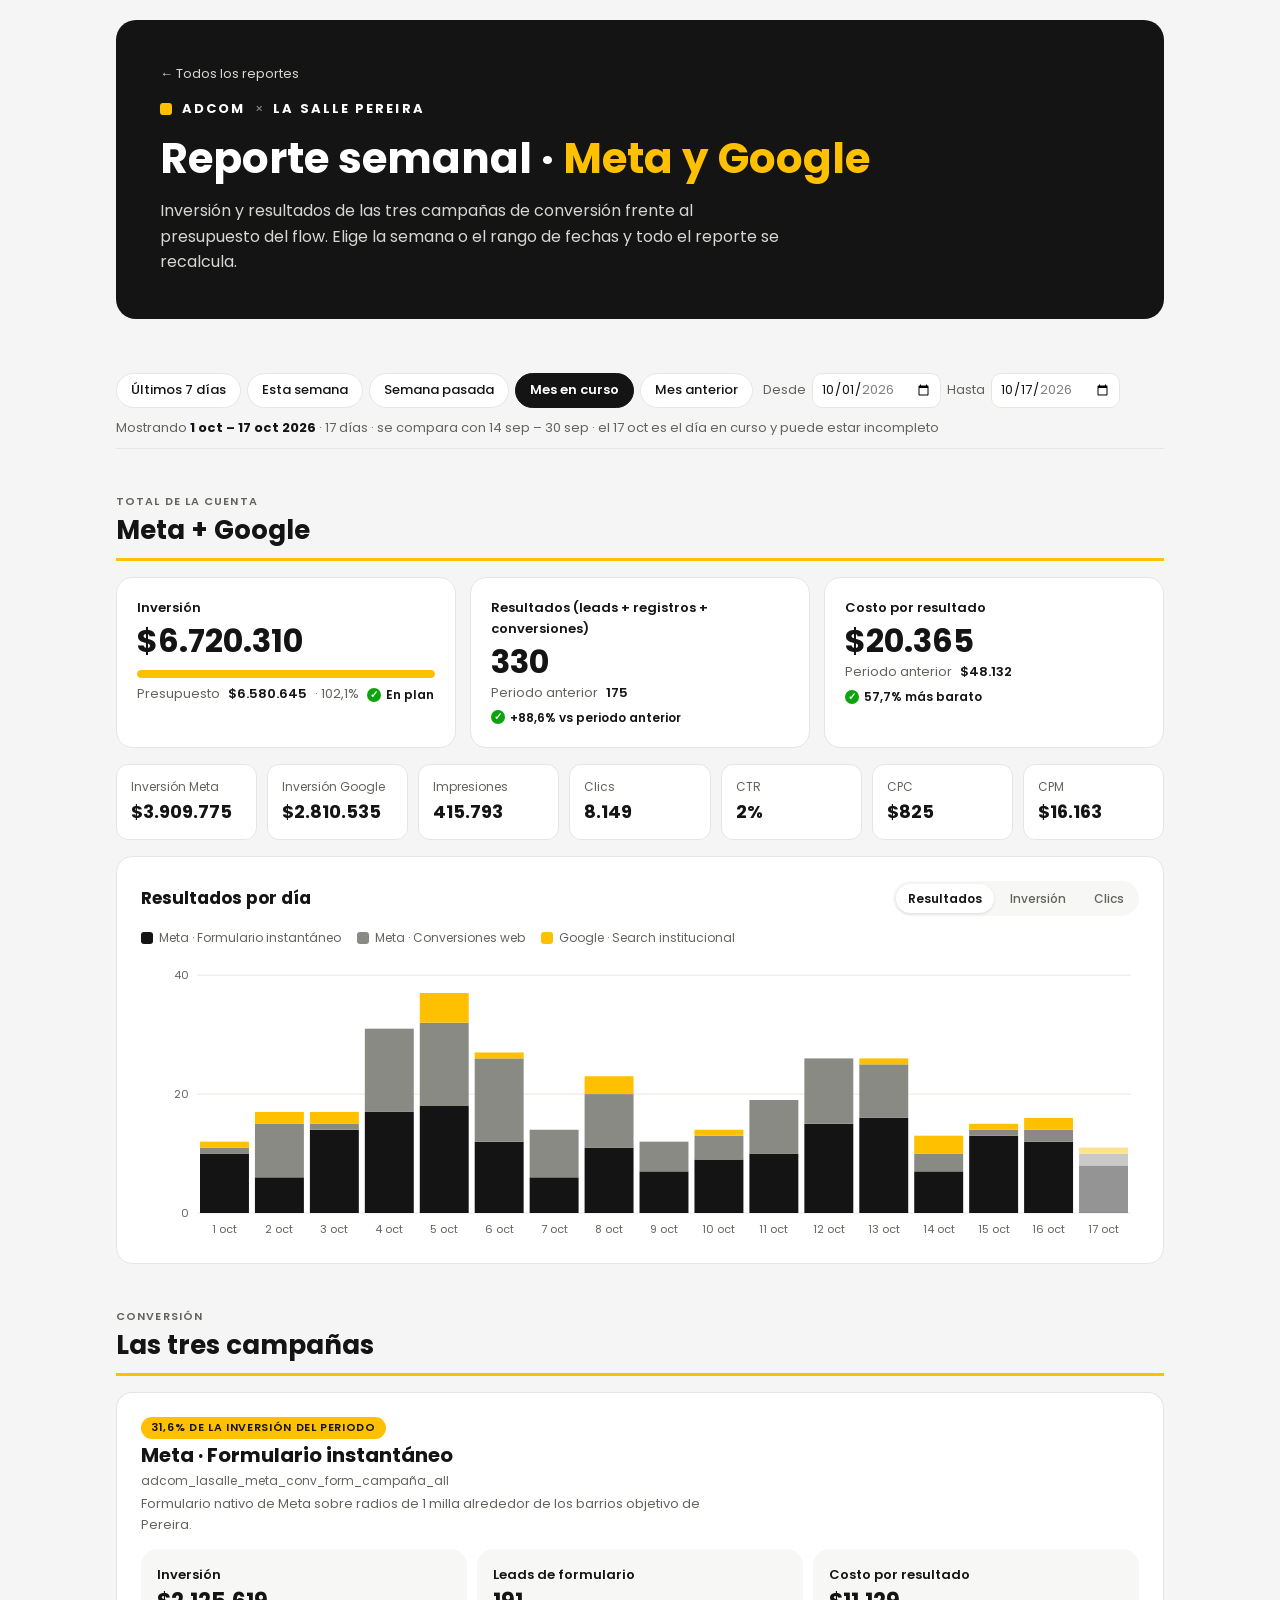
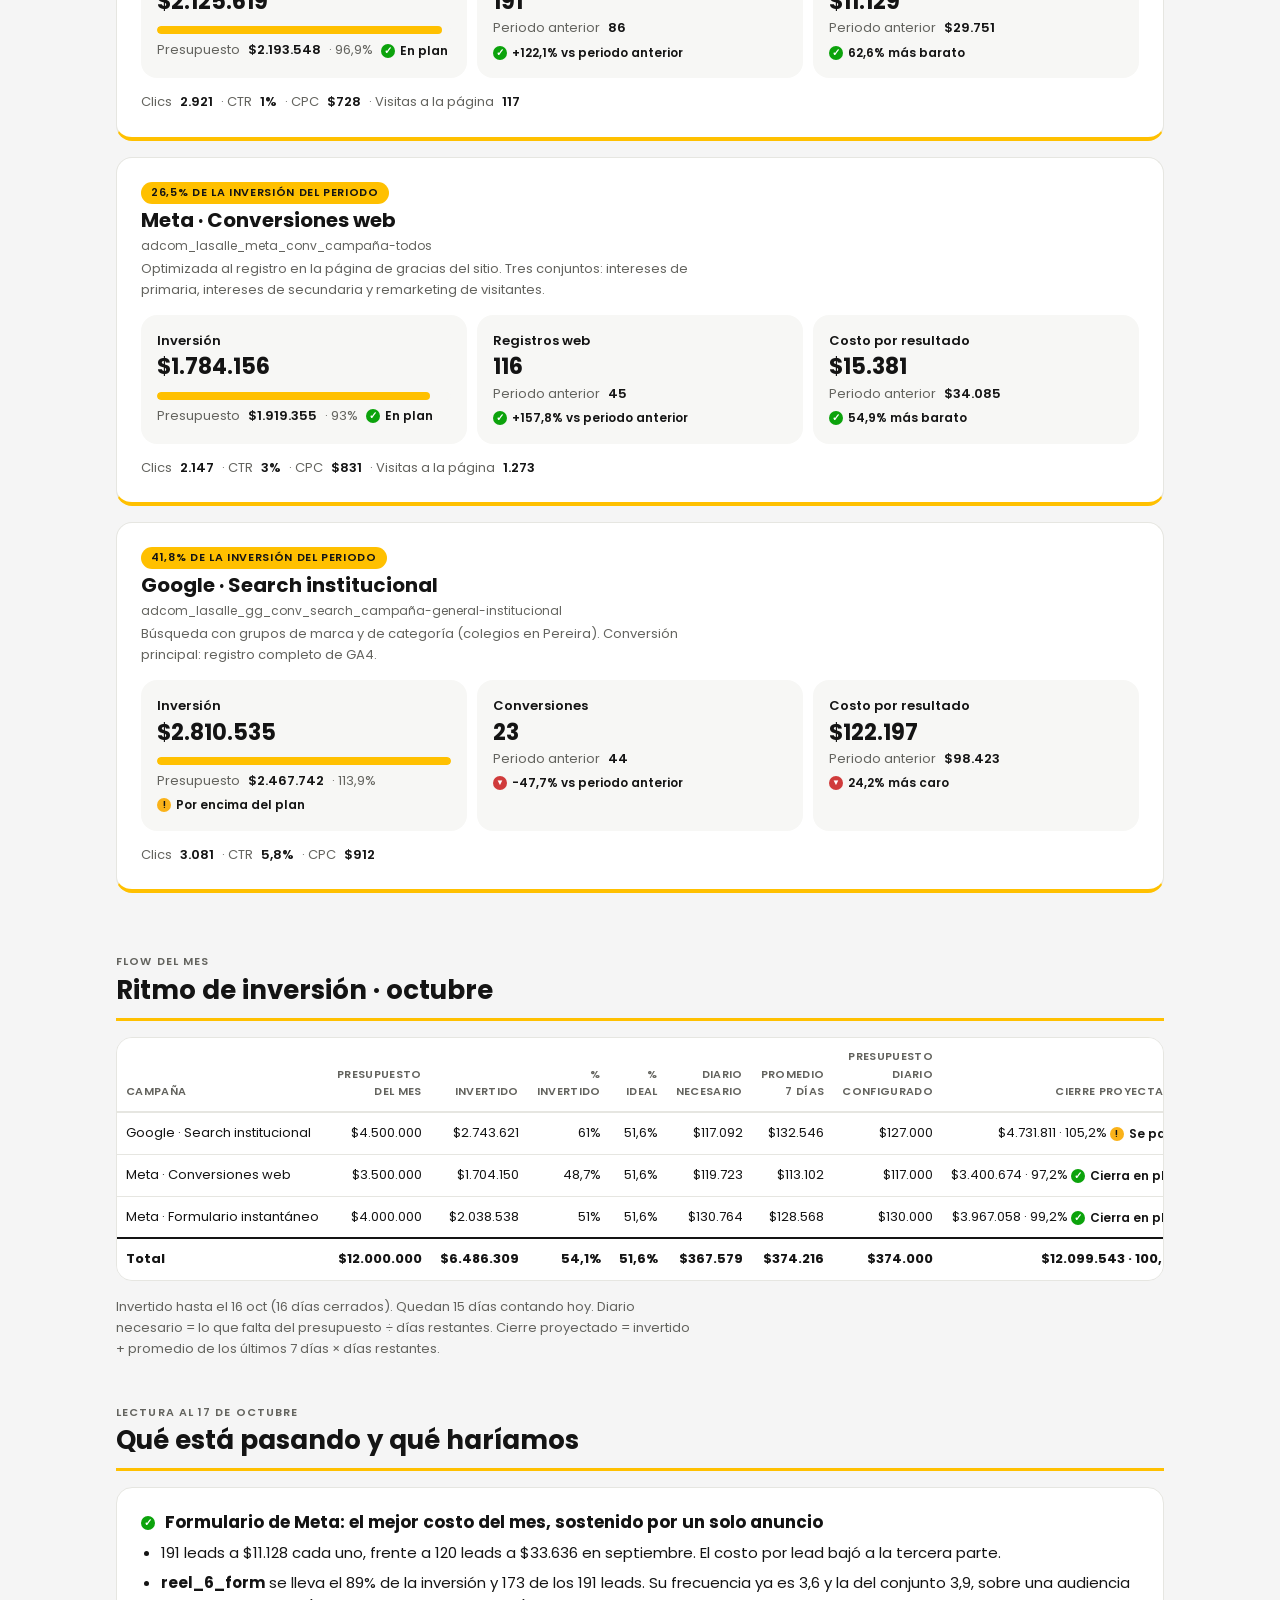
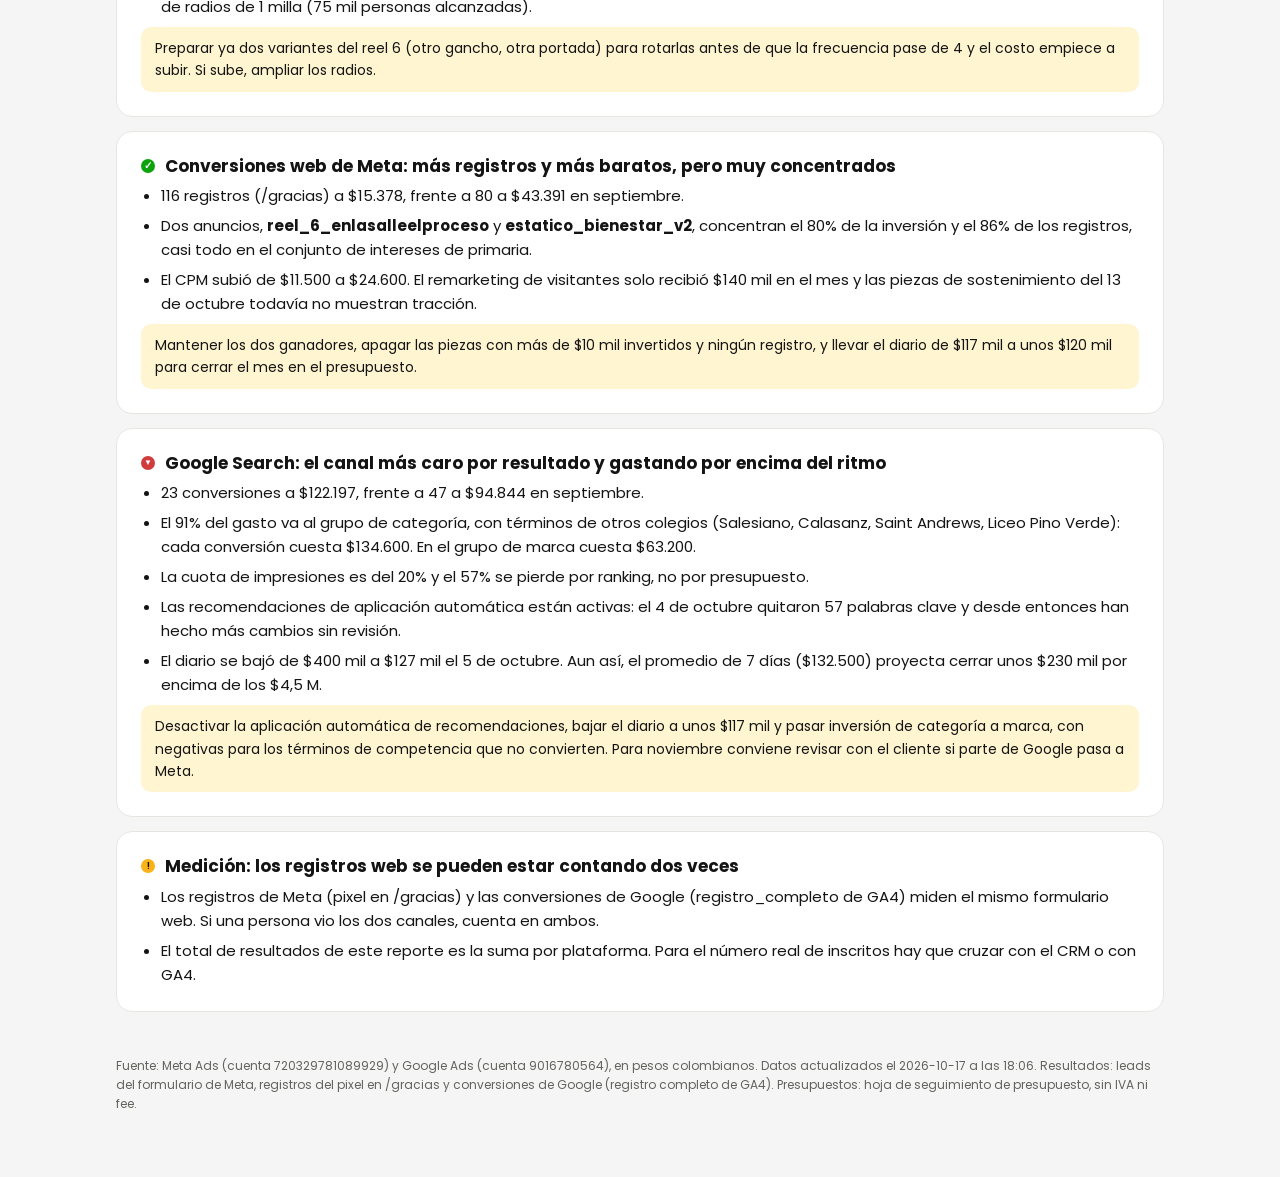
==== reporte-semanal.html @ ff7d53cb "repos index" ====
<!doctype html>
<html lang="es">
<head>
<meta charset="utf-8">
<meta name="viewport" content="width=device-width, initial-scale=1">
<title>La Salle · Reporte semanal</title>
<link rel="preconnect" href="https://fonts.googleapis.com">
<link rel="stylesheet" href="https://fonts.googleapis.com/css2?family=Poppins:wght@400;500;600;700&display=swap">
<link rel="stylesheet" href="assets/css/adcom.css">
<style>
.filters { position: sticky; top: 0; z-index: 5; background: var(--bg); padding-block: 10px; display: flex; flex-wrap: wrap; gap: 10px; align-items: center; border-bottom: 1px solid var(--line); }
@media (max-width: 700px) { .filters { position: static; } }
.presets { display: flex; flex-wrap: wrap; gap: 6px; }
.chip { font: inherit; font-size: 13px; font-weight: 500; border: 1px solid var(--line); background: var(--card); color: var(--ink); border-radius: 99px; padding: 6px 14px; cursor: pointer; }
.chip:hover { background: var(--accent-soft); }
.chip[aria-pressed="true"] { background: var(--head); color: var(--head-ink); border-color: var(--head); font-weight: 600; }
.chip:focus-visible, .range input:focus-visible { outline: 2px solid var(--accent); outline-offset: 2px; }
.range { display: flex; flex-wrap: wrap; align-items: center; gap: 6px; font-size: 13px; color: var(--muted); }
.range input { font: inherit; font-size: 13px; border: 1px solid var(--line); border-radius: 10px; padding: 5px 8px; background: var(--card); color: var(--ink); }
.period { font-size: 13px; color: var(--muted); width: 100%; }
.period b { color: var(--ink); }

.kpis.goal { grid-template-columns: repeat(auto-fit, minmax(230px, 1fr)); }
.gk { background: var(--card); border-radius: 16px; padding: 20px; display: grid; gap: 4px; align-content: start; border: 1px solid var(--line); }
.gk .lbl { font-size: 13px; font-weight: 600; color: var(--ink); }
.gk .val { font-size: clamp(26px, 3.4vw, 32px); font-weight: 700; line-height: 1.1; font-variant-numeric: tabular-nums; }
.meter { height: 8px; border-radius: 99px; background: var(--panel); overflow: hidden; margin: 8px 0 2px; }
.meter i { display: block; height: 100%; border-radius: 99px; background: var(--accent); }
.line { font-size: 13px; color: var(--muted); display: flex; flex-wrap: wrap; gap: 4px 8px; align-items: center; font-variant-numeric: tabular-nums; }
.line b { color: var(--ink); font-weight: 600; }
.st { display: inline-flex; align-items: center; gap: 5px; font-size: 12px; font-weight: 600; color: var(--ink); }
.st::before { content: ""; width: 14px; height: 14px; border-radius: 50%; display: inline-grid; place-items: center; font-size: 10px; line-height: 14px; text-align: center; color: #fff; }
.st.good::before { content: "✓"; background: #0ca30c; }
.st.warn::before { content: "!"; background: #fab219; color: var(--ink); }
.st.bad::before { content: "▼"; background: #d03b3b; font-size: 8px; }
.st.none::before { content: "–"; background: #A9A9A4; }
.gk.compact { padding: 16px; background: var(--panel); border: 0; }
.gk.compact .val { font-size: 22px; }

.minis { display: grid; grid-template-columns: repeat(auto-fit, minmax(130px, 1fr)); gap: 10px; }
.mini { background: var(--card); border: 1px solid var(--line); border-radius: 12px; padding: 12px 14px; display: grid; gap: 2px; }
.mini span { font-size: 12px; color: var(--muted); }
.mini b { font-size: 18px; font-variant-numeric: tabular-nums; }

.chart-card { background: var(--card); border: 1px solid var(--line); border-radius: 16px; padding: clamp(16px, 3vw, 24px); display: grid; gap: 12px; }
.chart-head { display: flex; flex-wrap: wrap; justify-content: space-between; gap: 10px; align-items: center; }
.chart-head h3 { font-size: 17px; }
.seg { display: inline-flex; flex-wrap: wrap; gap: 4px; background: var(--panel); border-radius: 99px; padding: 3px; }
.seg button { font: inherit; font-size: 12px; font-weight: 500; border: 0; background: transparent; color: var(--muted); border-radius: 99px; padding: 5px 12px; cursor: pointer; }
.seg button[aria-pressed="true"] { background: var(--card); color: var(--ink); font-weight: 600; box-shadow: 0 1px 3px rgba(20,20,20,.12); }
.seg button:focus-visible { outline: 2px solid var(--accent); }
.chart { position: relative; }
.chart svg { display: block; width: 100%; height: 280px; overflow: visible; }
.chart .grid line { stroke: var(--line); stroke-width: 1; }
.chart .axis text { fill: var(--muted); font-size: 11px; font-family: var(--f); }
.chart .s0 { fill: #141414; } .chart .s1 { fill: #8A8A85; } .chart .s2 { fill: #FFC000; }
.chart .col.off { opacity: .45; }
.chart .col.on { opacity: .8; }
.chart .goal { fill: none; stroke: #B38600; stroke-width: 2; stroke-dasharray: 5 4; }
.legend { display: flex; flex-wrap: wrap; gap: 16px; font-size: 12px; color: var(--muted); }
.legend span { display: inline-flex; align-items: center; gap: 6px; }
.legend i { width: 12px; height: 12px; border-radius: 3px; }
.legend .sw-goal { width: 18px; height: 0; border-radius: 0; border-top: 2px dashed #B38600; }
.tip { position: absolute; pointer-events: none; background: var(--head); color: var(--head-ink); font-size: 12px; border-radius: 10px; padding: 8px 10px; white-space: nowrap; transform: translate(-50%, calc(-100% - 10px)); opacity: 0; transition: opacity .1s; }
.tip b { color: var(--accent); }

.camp-card { background: var(--card); border: 1px solid var(--line); border-bottom: 4px solid var(--accent); border-radius: 16px; padding: clamp(18px, 3vw, 24px); display: grid; gap: 14px; }
.camp-card header { display: grid; gap: 4px; }
.camp-card h3 { font-size: 20px; }
.camp-card .real { font-size: 12px; color: var(--muted); overflow-wrap: anywhere; }
.camp-card .kpis { grid-template-columns: repeat(auto-fit, minmax(190px, 1fr)); gap: 10px; }
.camps { display: grid; gap: 16px; }
td.dim { color: var(--muted); }
table.tight { font-size: 13px; }
table.tight th, table.tight td { padding: 10px 9px; }
table.tight thead th { white-space: normal; vertical-align: bottom; letter-spacing: .03em; }

.reads { display: grid; gap: 14px; }
.read { background: var(--card); border: 1px solid var(--line); border-radius: 16px; padding: clamp(18px, 3vw, 24px); display: grid; gap: 8px; }
.read h3 { font-size: 17px; display: flex; gap: 10px; align-items: center; }
.read ul { padding-left: 20px; display: grid; gap: 6px; }
.read .do { background: var(--accent-soft); border-radius: 10px; padding: 10px 14px; font-size: 14px; }
</style>
</head>
<body>
<div class="wrap">

<header class="top">
  <a class="back" href="index.html">← Todos los reportes</a>
  <div class="brand"><i></i>ADCOM <span class="sep">×</span> LA SALLE PEREIRA</div>
  <h1>Reporte semanal · <span>Meta y Google</span></h1>
  <p>Inversión y resultados de las tres campañas de conversión frente al presupuesto del flow. Elige la semana o el rango de fechas y todo el reporte se recalcula.</p>
</header>

<div class="filters" role="group" aria-label="Filtro de fechas">
  <div class="presets" id="presets"></div>
  <div class="range">
    <label for="since">Desde</label><input type="date" id="since">
    <label for="until">Hasta</label><input type="date" id="until">
  </div>
  <p class="period" id="period"></p>
</div>

<section class="section">
  <div class="section-head">
    <p class="eyebrow">Total de la cuenta</p>
    <h2>Meta + Google</h2>
  </div>
  <div class="kpis goal" id="tot-kpis"></div>
  <div class="minis" id="tot-minis"></div>
  <div class="chart-card">
    <div class="chart-head">
      <h3 id="chart-title">Resultados por día</h3>
      <div class="seg" id="metric-seg" role="group" aria-label="Métrica del gráfico"></div>
    </div>
    <div class="legend" id="legend"></div>
    <div class="chart" id="chart"></div>
  </div>
</section>

<section class="section">
  <div class="section-head">
    <p class="eyebrow">Conversión</p>
    <h2>Las tres campañas</h2>
  </div>
  <div class="camps" id="camps"></div>
  <p class="note" id="others"></p>
</section>

<section class="section">
  <div class="section-head">
    <p class="eyebrow">Flow del mes</p>
    <h2 id="pace-title">Ritmo de inversión</h2>
  </div>
  <div class="table-wrap">
    <table id="pace" class="tight">
      <thead><tr><th>Campaña</th><th>Presupuesto del mes</th><th>Invertido</th><th>% invertido</th><th>% ideal</th><th>Diario necesario</th><th>Promedio 7 días</th><th>Presupuesto diario configurado</th><th>Cierre proyectado</th></tr></thead>
      <tbody></tbody><tfoot></tfoot>
    </table>
  </div>
  <p class="note" id="pace-note"></p>
</section>

<section class="section">
  <div class="section-head">
    <p class="eyebrow">Lectura al 17 de octubre</p>
    <h2>Qué está pasando y qué haríamos</h2>
  </div>
  <div class="reads">
    <article class="read">
      <h3><span class="st good"></span>Formulario de Meta: el mejor costo del mes, sostenido por un solo anuncio</h3>
      <ul>
        <li>191 leads a $11.128 cada uno, frente a 120 leads a $33.636 en septiembre. El costo por lead bajó a la tercera parte.</li>
        <li><b>reel_6_form</b> se lleva el 89% de la inversión y 173 de los 191 leads. Su frecuencia ya es 3,6 y la del conjunto 3,9, sobre una audiencia de radios de 1 milla (75 mil personas alcanzadas).</li>
      </ul>
      <p class="do">Preparar ya dos variantes del reel 6 (otro gancho, otra portada) para rotarlas antes de que la frecuencia pase de 4 y el costo empiece a subir. Si sube, ampliar los radios.</p>
    </article>
    <article class="read">
      <h3><span class="st good"></span>Conversiones web de Meta: más registros y más baratos, pero muy concentrados</h3>
      <ul>
        <li>116 registros (/gracias) a $15.378, frente a 80 a $43.391 en septiembre.</li>
        <li>Dos anuncios, <b>reel_6_enlasalleelproceso</b> y <b>estatico_bienestar_v2</b>, concentran el 80% de la inversión y el 86% de los registros, casi todo en el conjunto de intereses de primaria.</li>
        <li>El CPM subió de $11.500 a $24.600. El remarketing de visitantes solo recibió $140 mil en el mes y las piezas de sostenimiento del 13 de octubre todavía no muestran tracción.</li>
      </ul>
      <p class="do">Mantener los dos ganadores, apagar las piezas con más de $10 mil invertidos y ningún registro, y llevar el diario de $117 mil a unos $120 mil para cerrar el mes en el presupuesto.</p>
    </article>
    <article class="read">
      <h3><span class="st bad"></span>Google Search: el canal más caro por resultado y gastando por encima del ritmo</h3>
      <ul>
        <li>23 conversiones a $122.197, frente a 47 a $94.844 en septiembre.</li>
        <li>El 91% del gasto va al grupo de categoría, con términos de otros colegios (Salesiano, Calasanz, Saint Andrews, Liceo Pino Verde): cada conversión cuesta $134.600. En el grupo de marca cuesta $63.200.</li>
        <li>La cuota de impresiones es del 20% y el 57% se pierde por ranking, no por presupuesto.</li>
        <li>Las recomendaciones de aplicación automática están activas: el 4 de octubre quitaron 57 palabras clave y desde entonces han hecho más cambios sin revisión.</li>
        <li>El diario se bajó de $400 mil a $127 mil el 5 de octubre. Aun así, el promedio de 7 días ($132.500) proyecta cerrar unos $230 mil por encima de los $4,5 M.</li>
      </ul>
      <p class="do">Desactivar la aplicación automática de recomendaciones, bajar el diario a unos $117 mil y pasar inversión de categoría a marca, con negativas para los términos de competencia que no convierten. Para noviembre conviene revisar con el cliente si parte de Google pasa a Meta.</p>
    </article>
    <article class="read">
      <h3><span class="st warn"></span>Medición: los registros web se pueden estar contando dos veces</h3>
      <ul>
        <li>Los registros de Meta (pixel en /gracias) y las conversiones de Google (registro_completo de GA4) miden el mismo formulario web. Si una persona vio los dos canales, cuenta en ambos.</li>
        <li>El total de resultados de este reporte es la suma por plataforma. Para el número real de inscritos hay que cruzar con el CRM o con GA4.</li>
      </ul>
    </article>
  </div>
</section>

<footer id="foot"></footer>
</div>

<script src="data/lasalle_daily.js"></script>
<script>
(() => {
  const D = window.LS_DATA;

  // Presupuesto de campañas por mes (hoja "seguimiento de presupuesto", pestaña La Salle), sin IVA ni fee.
  const FLOW = {
    "2026-08": {
      "adcom_lasalle_gg_conv_search_campaña-general-institucional": 850000,
      "adcom_lasalle_meta_conv_campaña-todos": 900000,
      "adcom_lasalle_meta_conv_form_campaña_all": 900000,
      "adcom_lasalle_meta_conv_evento": 407360,
    },
    "2026-09": {
      "adcom_lasalle_gg_conv_search_campaña-general-institucional": 4500000,
      "adcom_lasalle_meta_conv_campaña-todos": 3500000,
      "adcom_lasalle_meta_conv_form_campaña_all": 4000000,
    },
    "2026-10": {
      "adcom_lasalle_gg_conv_search_campaña-general-institucional": 4500000,
      "adcom_lasalle_meta_conv_campaña-todos": 3500000,
      "adcom_lasalle_meta_conv_form_campaña_all": 4000000,
    },
  };
  const CAMPS = [
    { name: "adcom_lasalle_meta_conv_form_campaña_all", title: "Meta · Formulario instantáneo", result: "Leads de formulario",
      about: "Formulario nativo de Meta sobre radios de 1 milla alrededor de los barrios objetivo de Pereira." },
    { name: "adcom_lasalle_meta_conv_campaña-todos", title: "Meta · Conversiones web", result: "Registros web",
      about: "Optimizada al registro en la página de gracias del sitio. Tres conjuntos: intereses de primaria, intereses de secundaria y remarketing de visitantes." },
    { name: "adcom_lasalle_gg_conv_search_campaña-general-institucional", title: "Google · Search institucional", result: "Conversiones",
      about: "Búsqueda con grupos de marca y de categoría (colegios en Pereira). Conversión principal: registro completo de GA4." },
  ];
  const idOf = name => Object.keys(D.campaigns).find(id => D.campaigns[id].name === name);
  CAMPS.forEach(c => { c.id = idOf(c.name); c.info = D.campaigns[c.id] || {}; });
  const METRICS = [
    { key: "results", label: "Resultados" },
    { key: "spend", label: "Inversión" },
    { key: "clicks", label: "Clics" },
  ];

  // ---------- dates (UTC, ISO strings) ----------
  const DAY = 864e5;
  const toT = s => Date.parse(s + "T00:00:00Z");
  const toS = t => new Date(t).toISOString().slice(0, 10);
  const addD = (s, n) => toS(toT(s) + n * DAY);
  const daysIn = ym => new Date(Date.UTC(+ym.slice(0, 4), +ym.slice(5, 7), 0)).getUTCDate();
  const eachDay = (a, b) => { const out = []; for (let t = toT(a); t <= toT(b); t += DAY) out.push(toS(t)); return out; };
  const monday = s => { const wd = (new Date(toT(s)).getUTCDay() + 6) % 7; return addD(s, -wd); };
  const MES = ["ene", "feb", "mar", "abr", "may", "jun", "jul", "ago", "sep", "oct", "nov", "dic"];
  const MESL = ["enero", "febrero", "marzo", "abril", "mayo", "junio", "julio", "agosto", "septiembre", "octubre", "noviembre", "diciembre"];
  const fmtD = s => `${+s.slice(8)} ${MES[+s.slice(5, 7) - 1]}`;
  const MIN = D.since, MAX = D.until;

  // ---------- numbers ----------
  const nf = new Intl.NumberFormat("es-CO", { maximumFractionDigits: 0 });
  const n = v => nf.format(Math.round(v));
  const cop = v => "$" + n(v);
  const pct = v => new Intl.NumberFormat("es-CO", { maximumFractionDigits: 1 }).format(v * 100) + "%";

  // ---------- aggregation ----------
  const ZERO = () => ({ spend: 0, impr: 0, clicks: 0, visits: 0, results: 0 });
  function actual(a, b, ids) {
    const s = ZERO();
    for (const r of D.days) {
      if (r.d < a || r.d > b || (ids && !ids.includes(r.c))) continue;
      for (const k in s) s[k] += r[k];
    }
    return s;
  }
  const budgetDay = (d, names) => {
    const m = FLOW[d.slice(0, 7)];
    if (!m) return null;
    return (names || Object.keys(m)).reduce((t, k) => t + (m[k] || 0), 0) / daysIn(d.slice(0, 7));
  };
  function budget(a, b, names) {
    let v = 0, days = 0;
    for (const d of eachDay(a, b)) { const x = budgetDay(d, names); if (x == null) continue; v += x; days++; }
    return { spend: v, days };
  }
  // Previous period of the same length, only if the data covers it.
  const prevRange = (a, b) => { const len = eachDay(a, b).length; const pa = addD(a, -len), pb = addD(a, -1); return pa < MIN ? null : [pa, pb]; };

  // ---------- status ----------
  const st = (cls, txt) => `<span class="st ${cls}">${txt}</span>`;
  const spendStatus = r => r > 1.05 ? st("warn", "Por encima del plan") : r >= .9 ? st("good", "En plan") : st("warn", "Por debajo del plan");
  const volDelta = (v, p) => { if (!p) return ""; const r = v / p - 1; return r >= 0 ? st("good", `+${pct(r)} vs periodo anterior`) : r > -.1 ? st("warn", `${pct(r)} vs periodo anterior`) : st("bad", `${pct(r)} vs periodo anterior`); };
  const costDelta = (c, p) => { if (!p) return ""; const r = c / p - 1; return r <= 0 ? st("good", `${pct(-r)} más barato`) : r <= .1 ? st("warn", `${pct(r)} más caro`) : st("bad", `${pct(r)} más caro`); };

  function tiles(act, prev, bud, label, compact) {
    const cls = `gk${compact ? " compact" : ""}`;
    const r = bud.days ? act.spend / bud.spend : 0;
    const spendBody = bud.days
      ? `<div class="meter"><i style="width:${Math.min(r, 1) * 100}%"></i></div><div class="line">Presupuesto <b>${cop(bud.spend)}</b> · ${pct(r)} ${spendStatus(r)}</div>`
      : `<div class="line">${st("none", "Sin presupuesto en el flow para estas fechas")}</div>`;
    const cpr = act.results ? act.spend / act.results : 0, pcpr = prev && prev.results ? prev.spend / prev.results : 0;
    const prevLine = p => prev ? `<div class="line">Periodo anterior <b>${p}</b></div>` : "";
    return `<div class="${cls}"><span class="lbl">Inversión</span><span class="val">${cop(act.spend)}</span>${spendBody}</div>
      <div class="${cls}"><span class="lbl">${label}</span><span class="val">${n(act.results)}</span>${prevLine(n(prev ? prev.results : 0))}<div class="line">${volDelta(act.results, prev && prev.results)}</div></div>
      <div class="${cls}"><span class="lbl">Costo por resultado</span><span class="val">${act.results ? cop(cpr) : "—"}</span>${prevLine(pcpr ? cop(pcpr) : "—")}<div class="line">${act.results ? costDelta(cpr, pcpr) : ""}</div></div>`;
  }

  // ---------- chart (stacked by campaign) ----------
  let metric = "results";
  const chartEl = document.getElementById("chart");
  function drawChart(a, b) {
    const m = METRICS.find(x => x.key === metric);
    document.getElementById("chart-title").textContent = `${m.label} por día`;
    document.getElementById("legend").innerHTML = CAMPS.map((c, i) => `<span><i class="s${i}" style="background:${["#141414", "#8A8A85", "#FFC000"][i]}"></i>${c.title}</span>`).join("")
      + (metric === "spend" ? `<span><i class="sw-goal"></i>Presupuesto diario del flow</span>` : "");
    const keys = eachDay(a, b);
    const vals = keys.map(d => CAMPS.map(c => D.days.filter(r => r.d === d && r.c === c.id).reduce((t, r) => t + r[metric], 0)));
    const goals = keys.map(d => metric === "spend" ? budgetDay(d) : null);
    const W = Math.max(chartEl.clientWidth, 280), H = 280, P = { l: 56, r: 8, t: 12, b: 26 };
    const max = Math.max(1, ...vals.map(v => v.reduce((x, y) => x + y, 0)), ...goals.filter(x => x != null)) * 1.1;
    const iw = W - P.l - P.r, ih = H - P.t - P.b, bw = iw / keys.length;
    const y = v => P.t + ih - (v / max) * ih;
    const step = (() => { const raw = max / 4, p = 10 ** Math.floor(Math.log10(raw)); return [1, 2, 2.5, 5, 10].map(k => k * p).find(k => k >= raw); })();
    const fmtAx = v => metric === "spend" ? (v >= 1e6 ? "$" + v / 1e6 + " M" : "$" + n(v / 1e3) + " mil") : n(v);
    let svg = `<svg viewBox="0 0 ${W} ${H}" role="img" aria-label="${m.label} por día y por campaña">`;
    svg += `<g class="grid axis">`;
    for (let v = 0; v <= max; v += step) svg += `<line x1="${P.l}" x2="${W - P.r}" y1="${y(v)}" y2="${y(v)}"/><text x="${P.l - 8}" y="${y(v) + 4}" text-anchor="end">${fmtAx(v)}</text>`;
    svg += `</g><g class="axis">`;
    const every = Math.ceil(keys.length / Math.max(1, Math.floor(iw / 44)));
    keys.forEach((d, i) => { if (i % every === 0) svg += `<text x="${P.l + bw * i + bw / 2}" y="${H - 6}" text-anchor="middle">${fmtD(d)}</text>`; });
    svg += `</g>`;
    const gap = Math.min(6, bw * .25), w = Math.max(bw - gap, 1);
    keys.forEach((d, i) => {
      const x = P.l + bw * i + gap / 2;
      let acc = 0, rects = "";
      vals[i].forEach((v, s) => { if (v <= 0) return; const top = y(acc + v), bot = y(acc); rects += `<rect class="s${s}" x="${x}" y="${top}" width="${w}" height="${Math.max(bot - top, 0)}"/>`; acc += v; });
      svg += `<rect class="hit" data-i="${i}" x="${P.l + bw * i}" y="${P.t}" width="${bw}" height="${ih}" fill="transparent"/><g class="col${d === MAX ? " off" : ""}">${rects}</g>`;
    });
    let gp = "";
    goals.forEach((g, i) => { if (g == null) return; const x0 = P.l + bw * i, yy = y(g); gp += (i && goals[i - 1] != null ? `L${x0},${yy}` : `M${x0},${yy}`) + `H${x0 + bw}`; });
    if (gp) svg += `<path class="goal" d="${gp}"/>`;
    svg += `</svg><div class="tip" id="tip"></div>`;
    chartEl.innerHTML = svg;
    const tip = chartEl.querySelector("#tip");
    const fmtV = v => metric === "spend" ? cop(v) : n(v);
    chartEl.querySelectorAll(".hit").forEach(h => {
      const i = +h.dataset.i, d = keys[i], tot = vals[i].reduce((x, z) => x + z, 0), g = goals[i];
      const show = () => {
        h.nextSibling.classList.add("on");
        tip.innerHTML = `${fmtD(d)}${d === MAX ? " (día en curso)" : ""}<br><b>${fmtV(tot)}</b> ${m.label.toLowerCase()}`
          + CAMPS.map((c, s) => `<br>${c.title}: ${fmtV(vals[i][s])}`).join("") + (g != null ? `<br>Presupuesto diario ${cop(g)}` : "");
        const r = chartEl.getBoundingClientRect(), hb = h.getBoundingClientRect();
        tip.style.left = Math.min(Math.max(hb.left - r.left + hb.width / 2, 110), r.width - 110) + "px";
        tip.style.top = (y(Math.max(tot, g || 0)) * r.height / H) + "px";
        tip.style.opacity = 1;
      };
      const hide = () => { h.nextSibling.classList.remove("on"); tip.style.opacity = 0; };
      h.addEventListener("mouseenter", show); h.addEventListener("mouseleave", hide);
      h.addEventListener("touchstart", show, { passive: true });
    });
  }

  // ---------- render ----------
  const $ = id => document.getElementById(id);
  function render(a, b) {
    const nd = eachDay(a, b).length, pr = prevRange(a, b);
    $("period").innerHTML = `Mostrando <b>${fmtD(a)} – ${fmtD(b)} ${b.slice(0, 4)}</b> · ${nd} ${nd === 1 ? "día" : "días"}`
      + (pr ? ` · se compara con ${fmtD(pr[0])} – ${fmtD(pr[1])}` : "")
      + (b === MAX ? ` · el ${fmtD(MAX)} es el día en curso y puede estar incompleto` : "");

    const ids = CAMPS.map(c => c.id).concat(Object.keys(D.campaigns).filter(id => !CAMPS.some(c => c.id === id)));
    const act = actual(a, b, ids), prev = pr ? actual(...pr, ids) : null;
    $("tot-kpis").innerHTML = tiles(act, prev, budget(a, b), "Resultados (leads + registros + conversiones)");
    const byP = p => actual(a, b, Object.keys(D.campaigns).filter(id => D.campaigns[id].p === p));
    const meta = byP("meta"), goog = byP("google");
    $("tot-minis").innerHTML = [
      ["Inversión Meta", cop(meta.spend)], ["Inversión Google", cop(goog.spend)],
      ["Impresiones", n(act.impr)], ["Clics", n(act.clicks)], ["CTR", act.impr ? pct(act.clicks / act.impr) : "—"],
      ["CPC", act.clicks ? cop(act.spend / act.clicks) : "—"], ["CPM", act.impr ? cop(act.spend / act.impr * 1000) : "—"],
    ].map(([k, v]) => `<div class="mini"><span>${k}</span><b>${v}</b></div>`).join("");

    $("camps").innerHTML = CAMPS.map(c => {
      const ca = actual(a, b, [c.id]), cp = pr ? actual(...pr, [c.id]) : null, cb = budget(a, b, [c.name]);
      const sh = act.spend ? ca.spend / act.spend : 0;
      const ctr = ca.impr ? pct(ca.clicks / ca.impr) : "—";
      return `<article class="camp-card"><header>
          <span class="tag">${pct(sh)} de la inversión del periodo</span>
          <h3>${c.title}</h3><p class="real">${c.name}</p><p class="note">${c.about}</p>
        </header><div class="kpis">${tiles(ca, cp, cb, c.result, true)}</div>
        <div class="line">Clics <b>${n(ca.clicks)}</b> · CTR <b>${ctr}</b> · CPC <b>${ca.clicks ? cop(ca.spend / ca.clicks) : "—"}</b>${c.info.p === "meta" ? ` · Visitas a la página <b>${n(ca.visits)}</b>` : ""}</div></article>`;
    }).join("");
    const others = Object.keys(D.campaigns).filter(id => !CAMPS.some(c => c.id === id))
      .map(id => [id, actual(a, b, [id])]).filter(([, x]) => x.spend > 0);
    $("others").textContent = others.length
      ? "También tuvo inversión en estas fechas: " + others.map(([id, x]) => `${D.campaigns[id].name} (${cop(x.spend)})`).join(", ") + ". Está incluida en el total."
      : "";

    drawChart(a, b);
  }

  // Pacing of the month in course. Today is left out because it is incomplete.
  function renderPace() {
    const ym = MAX.slice(0, 7), F = FLOW[ym];
    if (!F) { $("pace-title").textContent = "Ritmo de inversión"; $("pace-note").textContent = "No hay presupuesto del flow para el mes en curso."; return; }
    const first = ym + "-01", last = ym + "-" + daysIn(ym), done = addD(MAX, -1);
    const elapsed = eachDay(first, done).length, left = eachDay(MAX, last).length, total = daysIn(ym);
    $("pace-title").textContent = `Ritmo de inversión · ${MESL[+ym.slice(5) - 1]}`;
    const tot = { b: 0, s: 0, need: 0, avg: 0, cfg: 0, proj: 0 };
    const rows = Object.entries(F).map(([name, b]) => {
      const id = idOf(name), info = D.campaigns[id] || {};
      const s = id && elapsed ? actual(first, done, [id]).spend : 0;
      const avg = id ? actual(addD(MAX, -7), done, [id]).spend / 7 : 0;
      const need = Math.max(b - s, 0) / left, proj = s + avg * left, cfg = info.status === "ACTIVE" ? info.daily_budget : 0;
      Object.entries({ b, s, need, avg, cfg, proj }).forEach(([k, v]) => tot[k] += v);
      const pr = proj / b;
      const ps = pr > 1.03 ? st("warn", "Se pasa") : pr >= .97 ? st("good", "Cierra en plan") : st("warn", "Queda corto");
      const camp = CAMPS.find(c => c.name === name);
      return `<tr><td>${camp ? camp.title : name}</td><td>${cop(b)}</td><td>${cop(s)}</td><td>${pct(s / b)}</td><td>${pct(elapsed / total)}</td>
        <td>${cop(need)}</td><td>${cop(avg)}</td><td>${cfg ? cop(cfg) : "—"}</td><td>${cop(proj)} · ${pct(pr)} ${ps}</td></tr>`;
    });
    $("pace").querySelector("tbody").innerHTML = rows.join("");
    $("pace").querySelector("tfoot").innerHTML = `<tr><td>Total</td><td>${cop(tot.b)}</td><td>${cop(tot.s)}</td><td>${pct(tot.s / tot.b)}</td><td>${pct(elapsed / total)}</td>
      <td>${cop(tot.need)}</td><td>${cop(tot.avg)}</td><td>${cop(tot.cfg)}</td><td>${cop(tot.proj)} · ${pct(tot.proj / tot.b)}</td></tr>`;
    $("pace-note").textContent = `Invertido hasta el ${fmtD(done)} (${elapsed} días cerrados). Quedan ${left} días contando hoy. Diario necesario = lo que falta del presupuesto ÷ días restantes. Cierre proyectado = invertido + promedio de los últimos 7 días × días restantes.`;
  }

  // ---------- filter ----------
  const clampS = s => s < MIN ? MIN : s > MAX ? MAX : s;
  const mStart = s => s.slice(0, 8) + "01";
  const prevMonthEnd = s => addD(mStart(s), -1);
  const PRESETS = [
    ["Últimos 7 días", () => [addD(MAX, -6), MAX]],
    ["Esta semana", () => [monday(MAX), MAX]],
    ["Semana pasada", () => [addD(monday(MAX), -7), addD(monday(MAX), -1)]],
    ["Mes en curso", () => [mStart(MAX), MAX]],
    ["Mes anterior", () => [mStart(prevMonthEnd(MAX)), prevMonthEnd(MAX)]],
  ];
  const sinceEl = $("since"), untilEl = $("until");
  [sinceEl, untilEl].forEach(el => { el.min = MIN; el.max = MAX; });
  let active = 3;
  $("presets").innerHTML = PRESETS.map(([l], i) => `<button type="button" class="chip" data-i="${i}">${l}</button>`).join("");
  const markPresets = () => $("presets").querySelectorAll(".chip").forEach(b => b.setAttribute("aria-pressed", +b.dataset.i === active));
  function apply(a, b) {
    a = clampS(a); b = clampS(b); if (a > b) [a, b] = [b, a];
    sinceEl.value = a; untilEl.value = b; markPresets(); render(a, b);
  }
  $("presets").addEventListener("click", e => { const b = e.target.closest(".chip"); if (!b) return; active = +b.dataset.i; apply(...PRESETS[active][1]()); });
  [sinceEl, untilEl].forEach(el => el.addEventListener("change", () => { if (!sinceEl.value || !untilEl.value) return; active = -1; apply(sinceEl.value, untilEl.value); }));
  $("metric-seg").innerHTML = METRICS.map(m => `<button type="button" data-k="${m.key}">${m.label}</button>`).join("");
  const markSeg = () => $("metric-seg").querySelectorAll("button").forEach(b => b.setAttribute("aria-pressed", b.dataset.k === metric));
  $("metric-seg").addEventListener("click", e => { const b = e.target.closest("button"); if (!b) return; metric = b.dataset.k; markSeg(); drawChart(sinceEl.value, untilEl.value); });
  markSeg();
  let rt; addEventListener("resize", () => { clearTimeout(rt); rt = setTimeout(() => drawChart(sinceEl.value, untilEl.value), 120); });

  const gen = D.generated_at.replace("T", " a las ");
  $("foot").innerHTML = `Fuente: Meta Ads (cuenta ${D.accounts.meta}) y Google Ads (cuenta ${D.accounts.google}), en pesos colombianos. Datos actualizados el ${gen}. Resultados: leads del formulario de Meta, registros del pixel en /gracias y conversiones de Google (registro completo de GA4). Presupuestos: hoja de seguimiento de presupuesto, sin IVA ni fee.`;

  renderPace();
  apply(...PRESETS[active][1]());
})();
</script>
</body>
</html>
---- assets/css/adcom.css ----
/* ADCOM client template, shared by the RIS hub pages. Black rounded header, yellow accent, white cards on light gray. Light only, like the other client reports. */
:root {
  --bg: #F5F5F5; --card: #FFFFFF; --ink: #141414; --muted: #63635E; --line: #E6E6E1; --panel: #F7F7F5;
  --accent: #FFC000; --accent-soft: #FFF5D1; --head: #141414; --head-ink: #FFFFFF;
  --f: "Poppins", "Segoe UI", Helvetica, Arial, sans-serif;
  color-scheme: light;
}
* { box-sizing: border-box; }
html, body { background: var(--bg); margin: 0; }
body { color: var(--ink); font-family: var(--f); font-size: 15px; line-height: 1.6; }
.wrap { max-width: 1080px; margin: 0 auto; padding-inline: 16px; padding-block: 20px 64px; display: grid; gap: 44px; }
h1, h2, h3 { margin: 0; line-height: 1.2; text-wrap: balance; }
p, ul, ol { margin: 0; }
a { color: inherit; }
.muted { color: var(--muted); }
.eyebrow { font-size: 11px; font-weight: 600; letter-spacing: .1em; text-transform: uppercase; color: var(--muted); }

/* Header */
.top { background: var(--head); color: var(--head-ink); border-radius: 20px; padding: clamp(24px, 4vw, 44px); display: grid; gap: 14px; }
.brand { display: flex; align-items: center; gap: 10px; font-weight: 700; letter-spacing: .16em; font-size: 13px; }
.brand i { width: 12px; height: 12px; border-radius: 3px; background: var(--accent); }
.brand .sep { color: #8A8A85; font-weight: 400; letter-spacing: 0; }
.top h1 { font-size: clamp(28px, 4.6vw, 42px); font-weight: 700; }
.top h1 span { color: var(--accent); }
.top p { max-width: 62ch; color: #D6D6D2; font-size: 16px; }
.back { color: #D6D6D2; font-size: 13px; text-decoration: none; justify-self: start; }
.back:hover, .back:focus-visible { color: var(--accent); }

/* Sections */
.section { display: grid; gap: 16px; }
.section-head { display: grid; gap: 4px; padding-bottom: 12px; border-bottom: 3px solid var(--accent); }
.section-head h2 { font-size: clamp(21px, 3vw, 26px); }

/* Link cards */
.grid { display: grid; grid-template-columns: repeat(auto-fill, minmax(290px, 1fr)); gap: 16px; }
.card { background: var(--card); border-radius: 16px; padding: 22px; display: grid; gap: 10px; align-content: start;
  border: 1px solid var(--line); border-bottom: 4px solid var(--accent); text-decoration: none; color: var(--ink); }
a.card:hover, a.card:focus-visible { background: var(--accent-soft); outline: none; }
.card h3 { font-size: 19px; }
.card p { font-size: 14px; color: var(--muted); }
.card .go { font-size: 14px; font-weight: 600; margin-top: 4px; }
.card.soon { border-bottom-color: var(--line); border-style: dashed; border-bottom-style: dashed; background: transparent; }
.tag { justify-self: start; font-size: 11px; font-weight: 600; letter-spacing: .06em; text-transform: uppercase;
  background: var(--accent); color: var(--ink); border-radius: 99px; padding: 2px 10px; }
.tag.off { background: var(--line); color: var(--muted); }
.facts { display: flex; flex-wrap: wrap; gap: 6px; list-style: none; padding: 0; }
.facts li { background: var(--panel); border-radius: 99px; padding: 2px 10px; font-size: 12px; }

/* Buttons */
.actions { display: flex; flex-wrap: wrap; gap: 10px; }
.btn { display: inline-flex; align-items: center; gap: 8px; border-radius: 99px; padding: 10px 18px; font-weight: 600; font-size: 14px;
  text-decoration: none; background: var(--accent); color: var(--ink); border: 2px solid var(--accent); }
.btn:hover, .btn:focus-visible { background: var(--head); color: var(--accent); border-color: var(--head); outline: none; }
.btn.ghost { background: transparent; color: var(--head-ink); border-color: #5A5A56; }
.btn.ghost:hover, .btn.ghost:focus-visible { border-color: var(--accent); color: var(--accent); background: transparent; }
.btn.off { background: transparent; color: var(--muted); border: 2px dashed #8A8A85; cursor: not-allowed; }

/* KPIs */
.kpis { display: grid; grid-template-columns: repeat(auto-fit, minmax(200px, 1fr)); gap: 14px; }
.kpi { background: var(--card); border-radius: 16px; padding: 20px; display: grid; gap: 4px; border: 1px solid var(--line); }
.kpi b { font-size: clamp(26px, 3.4vw, 32px); line-height: 1.1; font-variant-numeric: tabular-nums; }
.kpi b::after { content: ""; display: block; width: 36px; height: 4px; border-radius: 2px; background: var(--accent); margin-top: 10px; }
.kpi span { font-size: 13px; color: var(--muted); }

/* Tables */
.table-wrap { overflow-x: auto; background: var(--card); border-radius: 16px; border: 1px solid var(--line); }
table { border-collapse: collapse; width: 100%; font-size: 14px; min-width: 640px; }
th, td { padding: 11px 14px; text-align: right; white-space: nowrap; font-variant-numeric: tabular-nums; }
th:first-child, td:first-child { text-align: left; }
thead th { font-size: 11px; font-weight: 600; letter-spacing: .06em; text-transform: uppercase; color: var(--muted); border-bottom: 2px solid var(--line); }
tbody tr + tr td { border-top: 1px solid var(--line); }
tr.hi td { background: var(--accent-soft); }
tfoot td { font-weight: 700; border-top: 2px solid var(--ink); }

.note { font-size: 13px; color: var(--muted); max-width: 72ch; }
.panel { background: var(--card); border-radius: 16px; padding: clamp(18px, 3vw, 26px); border: 1px solid var(--line); display: grid; gap: 10px; }
footer { font-size: 12px; color: var(--muted); }
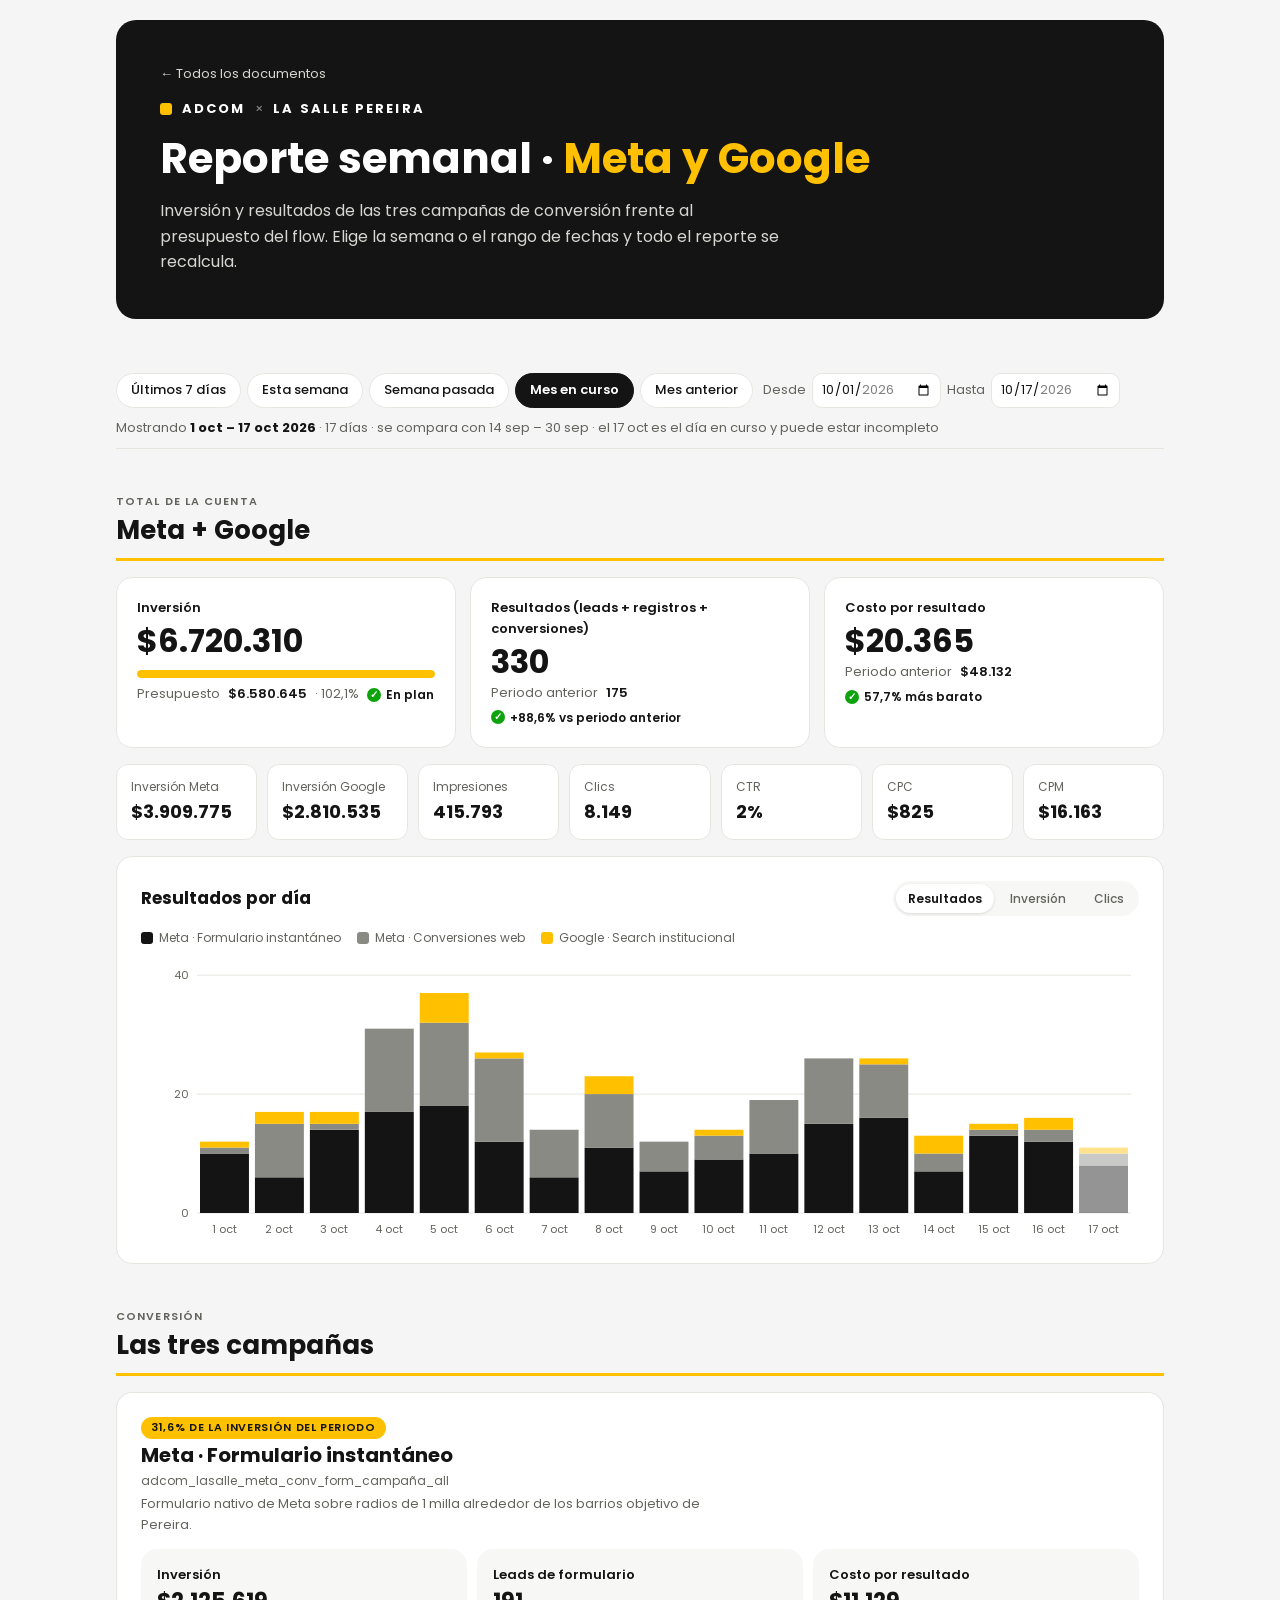
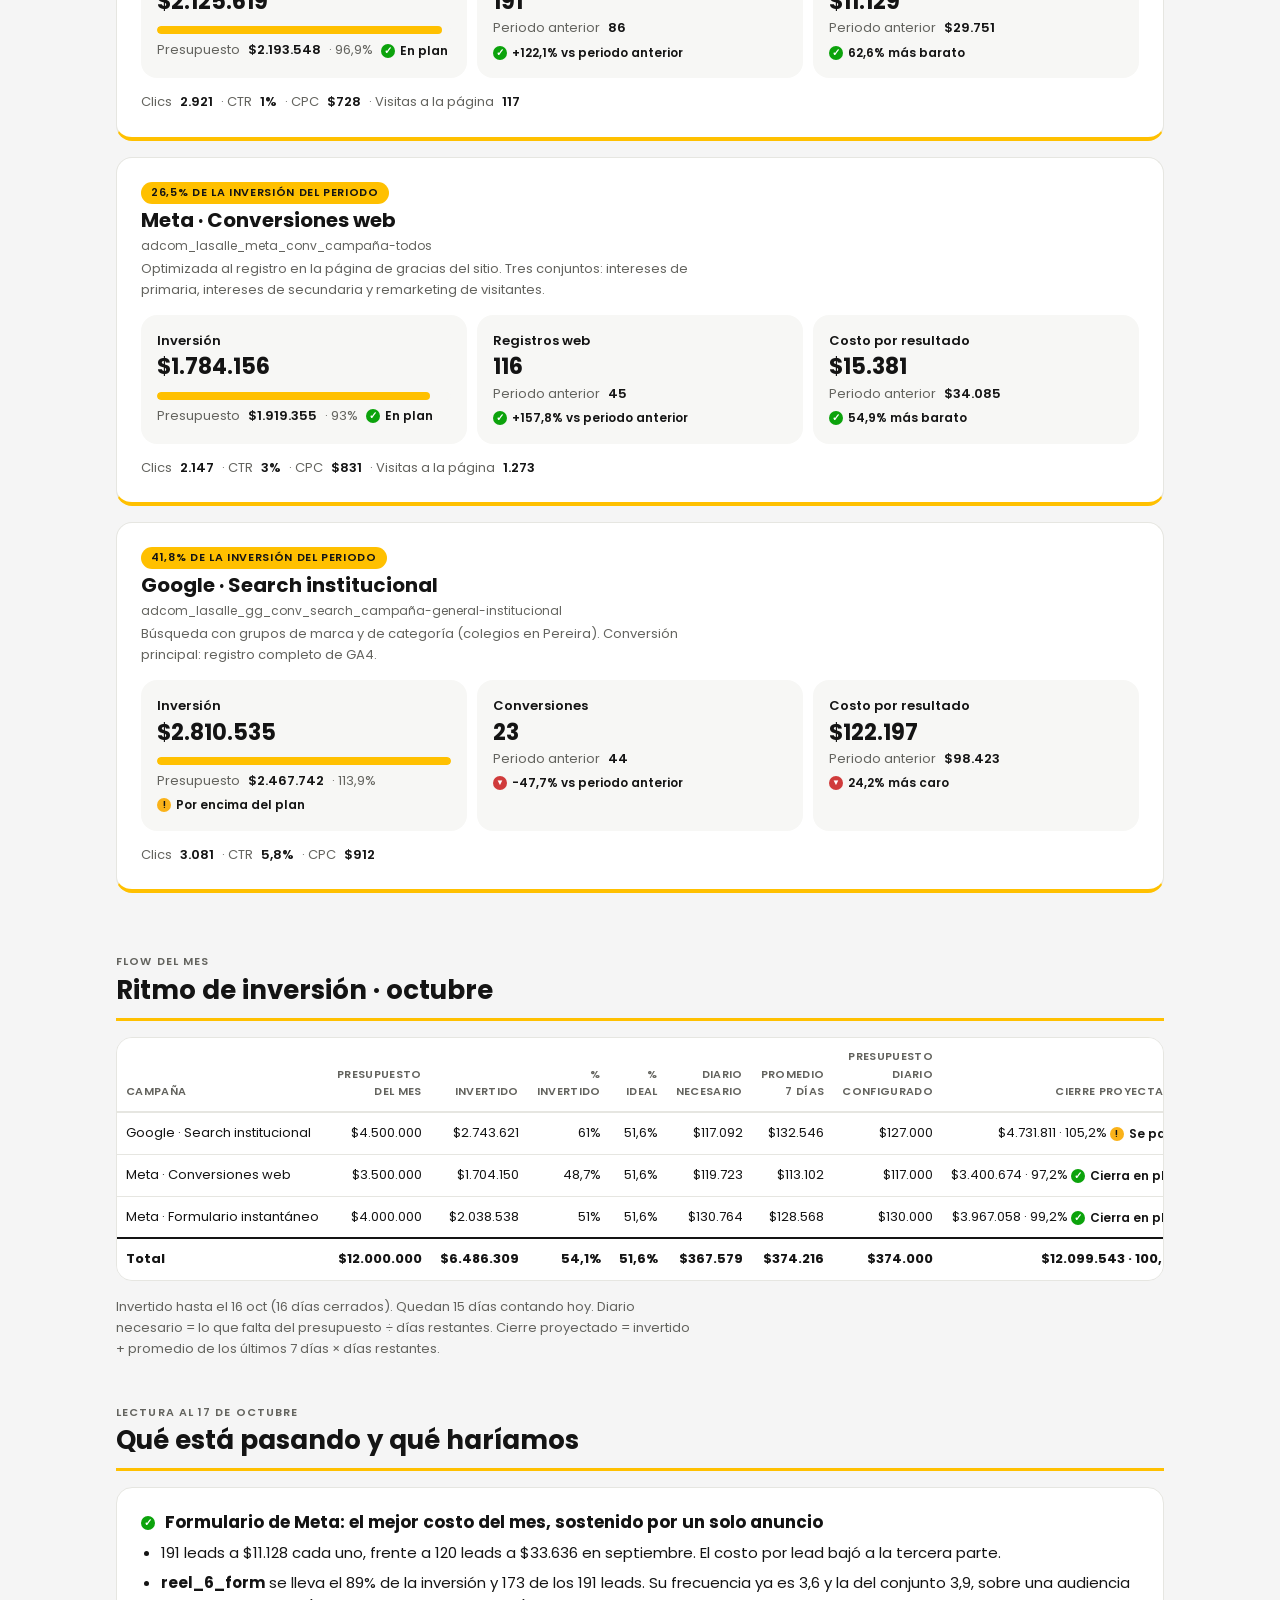
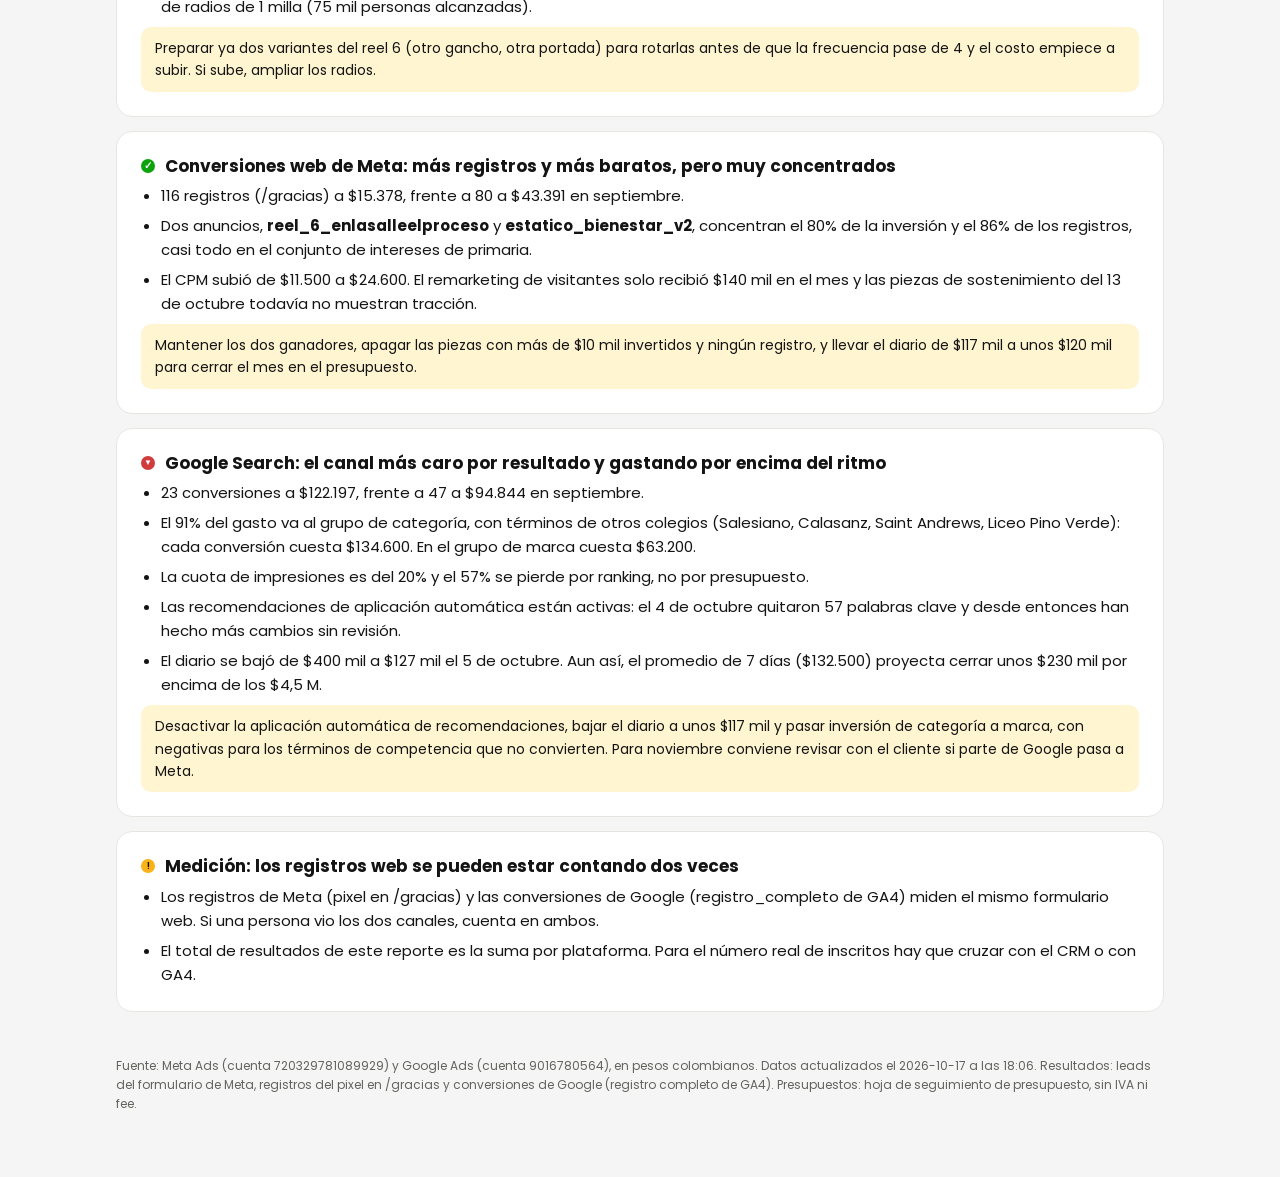
==== commit 3cae53b2: "index" ====
--- a/reporte-semanal.html
+++ b/reporte-semanal.html
@@ -86,7 +86,7 @@
 <div class="wrap">
 
 <header class="top">
-  <a class="back" href="index.html">← Todos los reportes</a>
+  <a class="back" href="index.html">← Todos los documentos</a>
   <div class="brand"><i></i>ADCOM <span class="sep">×</span> LA SALLE PEREIRA</div>
   <h1>Reporte semanal · <span>Meta y Google</span></h1>
   <p>Inversión y resultados de las tres campañas de conversión frente al presupuesto del flow. Elige la semana o el rango de fechas y todo el reporte se recalcula.</p>
